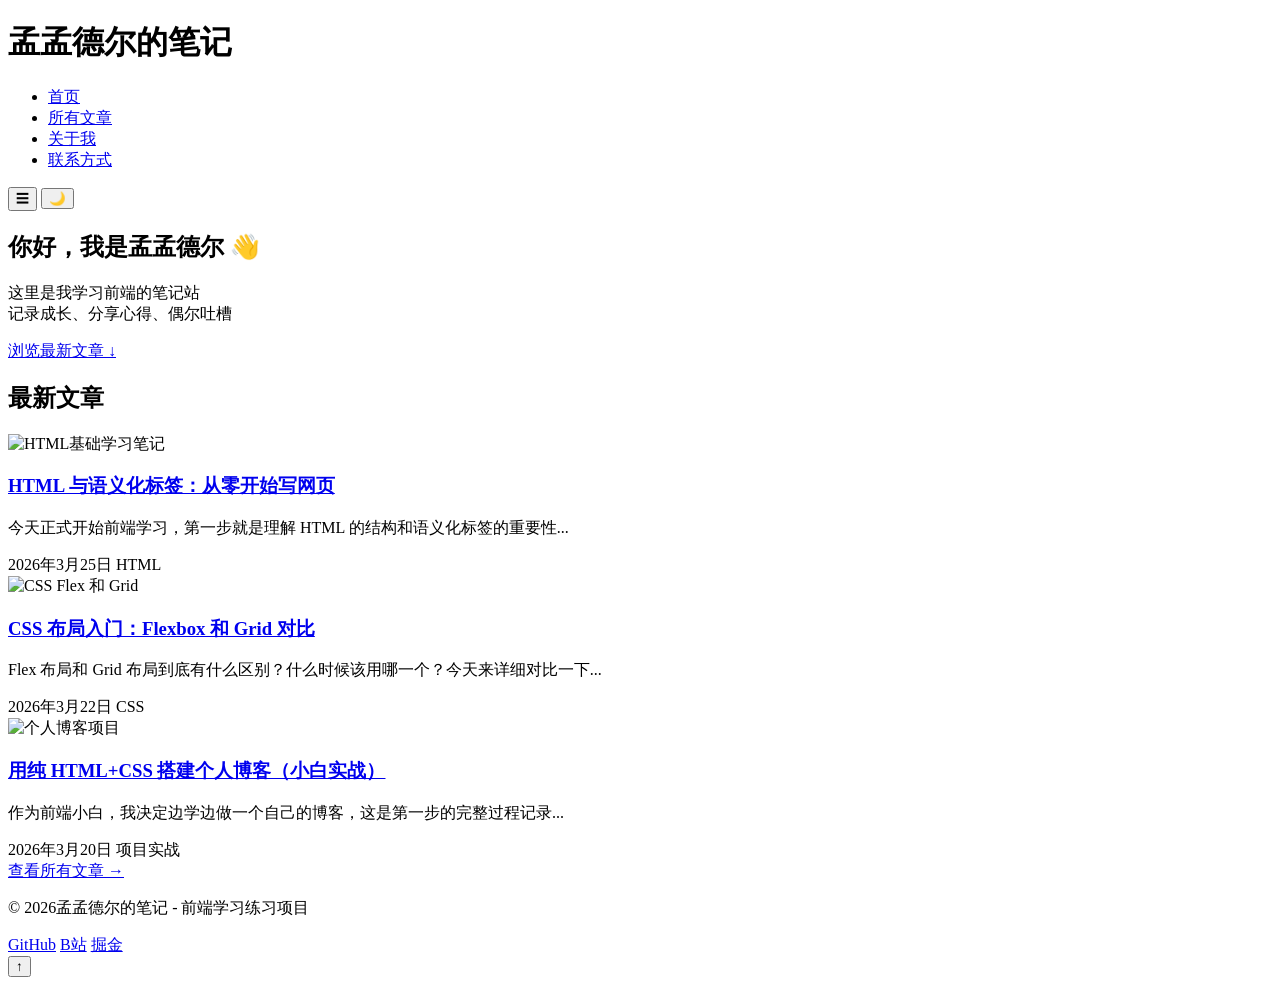
==== index.html @ 0046712d "Add files via upload" ====
<!DOCTYPE html>
<html lang="zh-CN">
<head>
    <meta charset="UTF-8">
    <meta name="viewport" content="width=device-width, initial-scale=1.0">
    <title>孟孟德尔的笔记 | 前端学习与生活记录</title>
    <meta name="description" content="牛的个人博客，记录前端学习心得、编程笔记和生活思考。">
    <link rel="stylesheet" href="./css/style.css">
    <link rel="stylesheet" href="./css/reset.css">
</head>
<body>
    <!-- 顶部导航栏 -->
    <header>
        <div class="container">
            <!-- 网站标题 -->
            <div class="logo">
                <h1>孟孟德尔的笔记</h1>
            </div>

            <!-- 导航菜单 -->
            <nav>
                <ul id="nav-menu">
                    <li><a href="index.html" class="active">首页</a></li>
                    <li><a href="#">所有文章</a></li>
                    <li><a href="about.html">关于我</a></li>
                    <li><a href="#">联系方式</a></li>
                </ul>
            </nav>
            <!-- 在 nav 之后、#theme-toggle 之前添加这部分 -->
            <button id="hamburger" class="hamburger" aria-label="打开菜单">☰</button>
            <!-- 暗黑模式切换按钮（后面会用JS实现） -->
            <button id="theme-toggle" aria-label="切换主题">🌙</button>
        </div>
    </header>

    <!-- Hero 欢迎区域 -->
    <section class="hero">
        <div class="container">
            <h2>你好，我是孟孟德尔 👋</h2>
            <p>这里是我学习前端的笔记站<br>记录成长、分享心得、偶尔吐槽</p>
            <a href="#posts" class="btn">浏览最新文章 ↓</a>
        </div>
    </section>

    <!-- 文章列表区域 -->
    <main id="posts">
        <div class="container">
            <h2 class="section-title">最新文章</h2>

            <div class="posts-grid">

                <!-- 文章卡片 1 -->
                <article class="post-card">
                    <img src="https://via.placeholder.com/600x400/4f46e5/ffffff?text=HTML入门" 
                         alt="HTML基础学习笔记">
                    <div class="post-content">
                        <h3><a href="posts/post-1.html">HTML 与语义化标签：从零开始写网页</a></h3>
                        <p>今天正式开始前端学习，第一步就是理解 HTML 的结构和语义化标签的重要性...</p>
                        <div class="post-meta">
                            <span class="date">2026年3月25日</span>
                            <span class="tag">HTML</span>
                        </div>
                    </div>
                </article>

                <!-- 文章卡片 2 -->
                <article class="post-card">
                    <img src="https://via.placeholder.com/600x400/10b981/ffffff?text=CSS布局" 
                         alt="CSS Flex 和 Grid">
                    <div class="post-content">
                        <h3><a href="posts/post-2.html">CSS 布局入门：Flexbox 和 Grid 对比</a></h3>
                        <p>Flex 布局和 Grid 布局到底有什么区别？什么时候该用哪一个？今天来详细对比一下...</p>
                        <div class="post-meta">
                            <span class="date">2026年3月22日</span>
                            <span class="tag">CSS</span>
                        </div>
                    </div>
                </article>

                <!-- 文章卡片 3 -->
                <article class="post-card">
                    <img src="https://via.placeholder.com/600x400/f59e0b/ffffff?text=第一个项目" 
                         alt="个人博客项目">
                    <div class="post-content">
                        <h3><a href="posts/post-3.html">用纯 HTML+CSS 搭建个人博客（小白实战）</a></h3>
                        <p>作为前端小白，我决定边学边做一个自己的博客，这是第一步的完整过程记录...</p>
                        <div class="post-meta">
                            <span class="date">2026年3月20日</span>
                            <span class="tag">项目实战</span>
                        </div>
                    </div>
                </article>

            </div>

            <!-- 查看更多按钮 -->
            <div class="view-more">
                <a href="#" class="btn secondary">查看所有文章 →</a>
            </div>
        </div>
    </main>

    <!-- 页脚 -->
    <footer>
        <div class="container">
            <p>&copy; 2026孟孟德尔的笔记 - 前端学习练习项目</p>
            <div class="social-links">
                <a href="https://github.com" target="_blank">GitHub</a>
                <a href="#" target="_blank">B站</a>
                <a href="#" target="_blank">掘金</a>
            </div>
        </div>
    </footer>
    <!-- 回到顶部按钮 -->
    <button id="back-to-top" class="back-to-top" aria-label="回到顶部">↑</button>
    <script src="./js/script.js"></script>
</body>
</html>
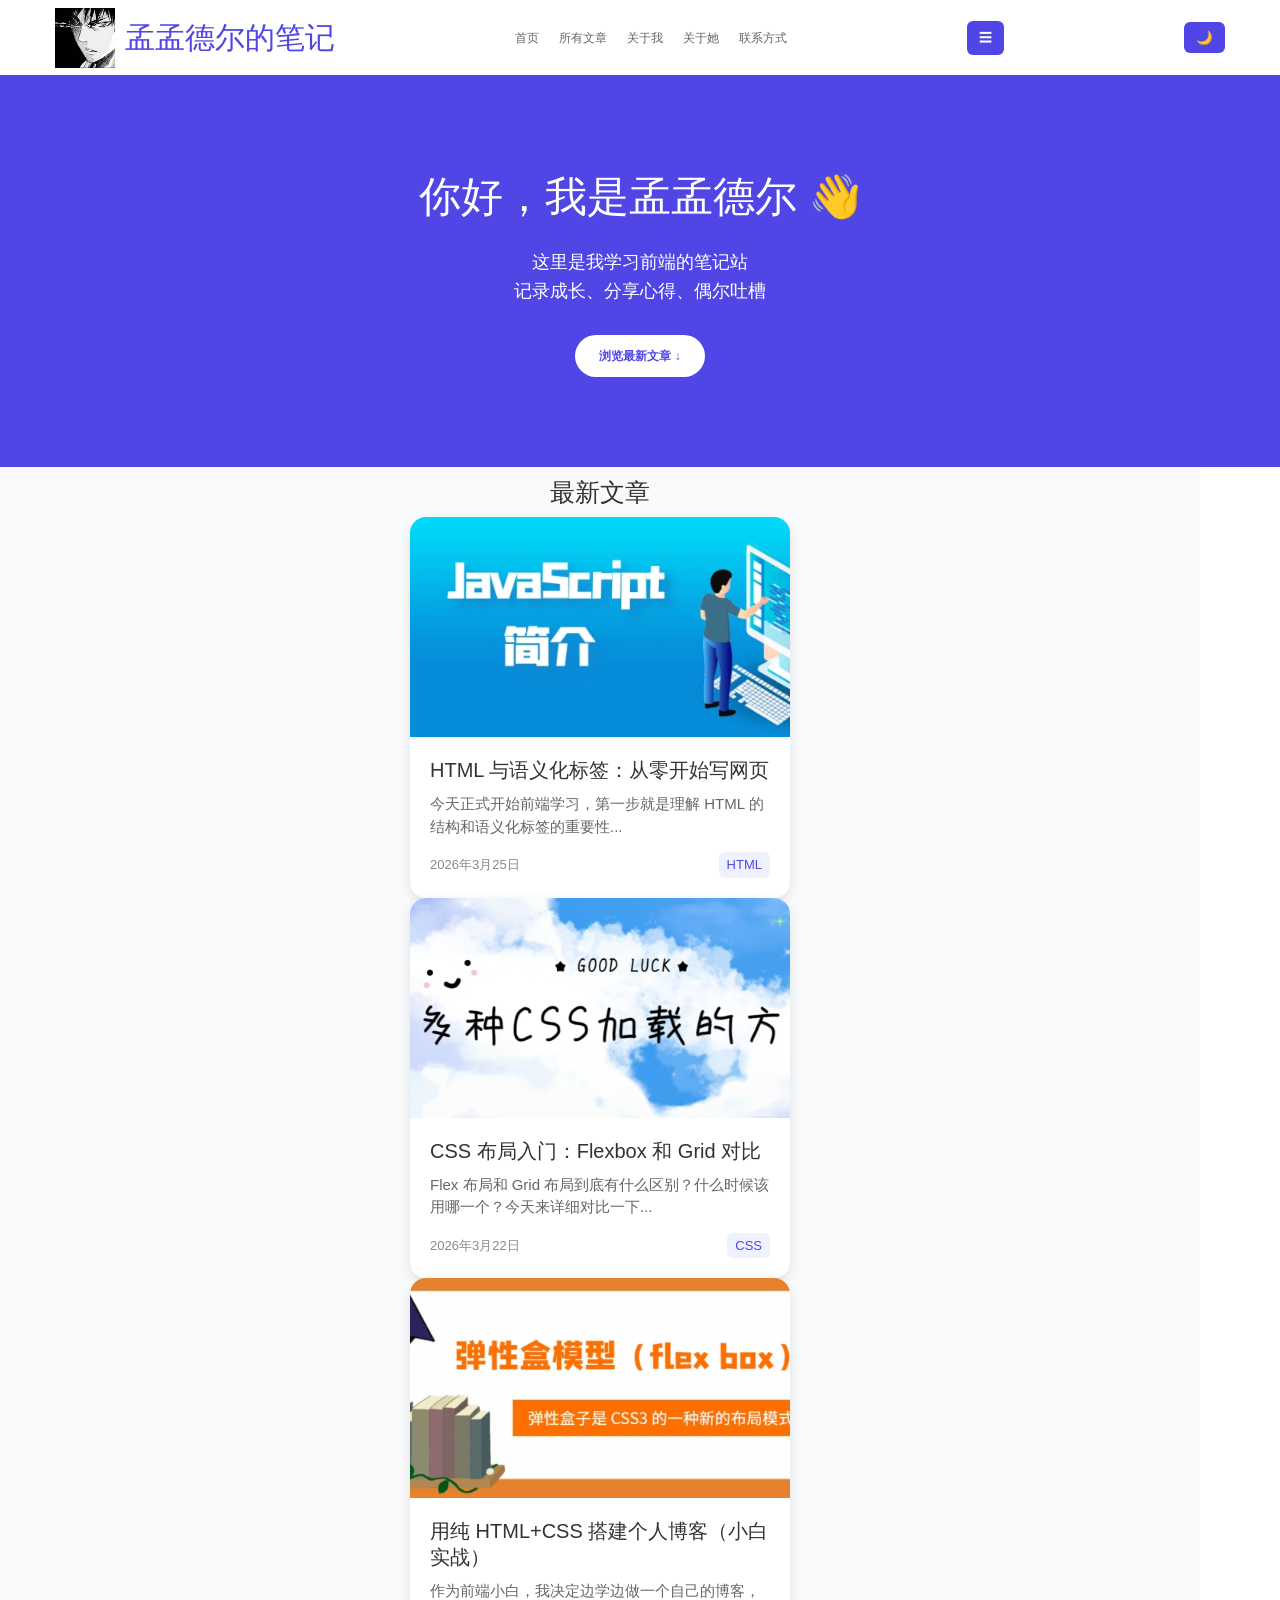
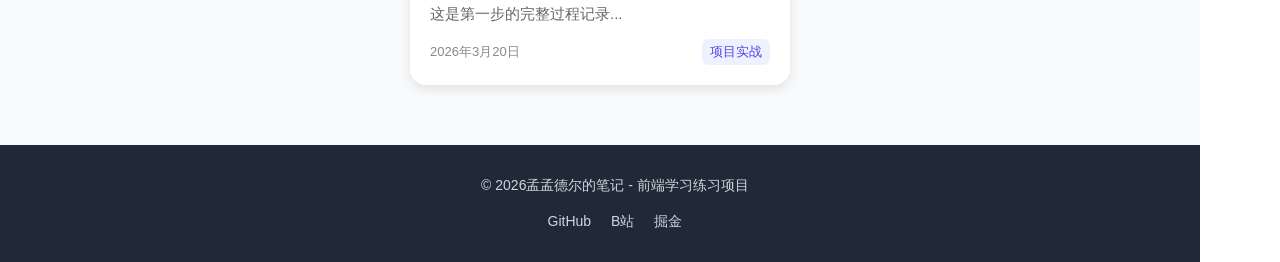
==== commit 63ed5523: "Add files via upload" ====
--- a/index.html
+++ b/index.html
@@ -5,7 +5,7 @@
     <meta name="viewport" content="width=device-width, initial-scale=1.0">
     <title>孟孟德尔的笔记 | 前端学习与生活记录</title>
     <meta name="description" content="牛的个人博客，记录前端学习心得、编程笔记和生活思考。">
-    <link rel="stylesheet" href="./css/style.css">
+    <link rel="stylesheet" href="./css/style3.css">
     <link rel="stylesheet" href="./css/reset.css">
 </head>
 <body>
@@ -13,16 +13,19 @@
     <header>
         <div class="container">
             <!-- 网站标题 -->
-            <div class="logo">
-                <h1>孟孟德尔的笔记</h1>
-            </div>
-
+            <div class="logo-group">
+                <img src="./images/_2026-03-26_181505_618.jpg" alt="">
+                <div class="logo">
+                    <h1>孟孟德尔的笔记</h1>
+                </div>
+            </div>  
             <!-- 导航菜单 -->
             <nav>
                 <ul id="nav-menu">
                     <li><a href="index.html" class="active">首页</a></li>
                     <li><a href="#">所有文章</a></li>
                     <li><a href="about.html">关于我</a></li>
+                    <li><a href="./Love_festival-main/Love_festival-main/index.html">关于她</a></li>
                     <li><a href="#">联系方式</a></li>
                 </ul>
             </nav>
@@ -51,7 +54,7 @@
 
                 <!-- 文章卡片 1 -->
                 <article class="post-card">
-                    <img src="https://via.placeholder.com/600x400/4f46e5/ffffff?text=HTML入门" 
+                    <img src="./images/PixPin_ka1.jpg" 
                          alt="HTML基础学习笔记">
                     <div class="post-content">
                         <h3><a href="posts/post-1.html">HTML 与语义化标签：从零开始写网页</a></h3>
@@ -65,7 +68,7 @@
 
                 <!-- 文章卡片 2 -->
                 <article class="post-card">
-                    <img src="https://via.placeholder.com/600x400/10b981/ffffff?text=CSS布局" 
+                    <img src="./images/PixPin_ka2.jpg" 
                          alt="CSS Flex 和 Grid">
                     <div class="post-content">
                         <h3><a href="posts/post-2.html">CSS 布局入门：Flexbox 和 Grid 对比</a></h3>
@@ -79,7 +82,7 @@
 
                 <!-- 文章卡片 3 -->
                 <article class="post-card">
-                    <img src="https://via.placeholder.com/600x400/f59e0b/ffffff?text=第一个项目" 
+                    <img src="./images/PixPin_ka3.jpg" 
                          alt="个人博客项目">
                     <div class="post-content">
                         <h3><a href="posts/post-3.html">用纯 HTML+CSS 搭建个人博客（小白实战）</a></h3>
@@ -93,12 +96,7 @@
 
             </div>
 
-            <!-- 查看更多按钮 -->
-            <div class="view-more">
-                <a href="#" class="btn secondary">查看所有文章 →</a>
-            </div>
-        </div>
-    </main>
+            
 
     <!-- 页脚 -->
     <footer>
@@ -113,6 +111,6 @@
     </footer>
     <!-- 回到顶部按钮 -->
     <button id="back-to-top" class="back-to-top" aria-label="回到顶部">↑</button>
-    <script src="./js/script.js"></script>
+    <script src="./js/script1.js"></script>
 </body>
 </html>
--- a/css/style3.css
+++ b/css/style3.css
@@ -0,0 +1,302 @@
+/* 导航栏容器 - 核心修复 */
+header {
+    width: 100%;
+    position: fixed;
+    /* 固定定位 */
+    top: 0;
+    /* 贴在顶部 */
+    left: 0;
+    /* 贴在左边 */
+    background-color: rgb(255, 255, 255);
+}
+
+header .container {
+    height: 75px;
+    width: 100%;
+    display: flex;
+    align-items: center;
+    /* 垂直居中（最重要） */
+    justify-content: space-between;
+    /* 均匀分布 */
+    margin: 0 auto;
+    padding: 0 15px;
+    box-sizing: border-box;
+    /* 防止内撑宽 */
+    max-width: 1200px;
+}
+
+/* 图片 + Logo 外层容器：横向排列 */
+.logo-group {
+    display: flex;
+    align-items: center;
+    /* 上下垂直居中 */
+    gap: 10px;
+    /* 图片和文字之间的距离 */
+    flex: 0 0 auto;
+    /* 固定大小，不被挤压 */
+}
+
+/* 去掉 h1 默认的 margin，让排版更干净 */
+.logo h1 {
+    margin: 0;
+    padding: 0;
+    font-size: 30px;
+    /* 文字稍微缩小一点，更美观 */
+    white-space: nowrap;
+    /* 文字不换行 */
+}
+
+/* 图片大小微调 */
+.container img {
+    height: 60px;
+    /* 稍微小一点，和文字更协调 */
+    width: 60px;
+    object-fit: cover;
+    flex: 0 0 auto;
+}
+
+/* Logo 文字微调 */
+.logo {
+    font-size: 30px;
+    color: #4f46e5;
+    margin: 0;
+    /* 去掉多余 margin */
+    line-height: 1;
+}
+
+/* 导航菜单 */
+#nav-menu {
+    display: flex;
+    list-style: none;
+    /* 去掉默认小圆点 */
+    margin: 0;
+    padding: 0;
+    gap: 20px;
+    /* flex: 1;  */
+    justify-content: center;
+    /* 菜单居中 */
+}
+
+/* 菜单列表项 */
+#nav-menu li {
+    white-space: nowrap;
+}
+
+/* 按钮 */
+.container button {
+    padding: 8px 12px;
+    border: none;
+    border-radius: 6px;
+    background: #4f46e5;
+    color: white;
+    cursor: pointer;
+    flex: 0 0 auto;
+}
+
+/* Hero 欢迎区域 */
+.hero .container {
+    width: 100%;
+    margin: 0 auto;
+    color: white;
+    text-align: center;
+}
+
+.hero .container h2 {
+
+    font-size: 42px;
+    margin: 0 0 20px 0;
+    /* 只留底部间距 */
+
+}
+
+.hero {
+    padding-top: 75px;
+    height: 392px;
+    width: 100%;
+    /* max-width: 1200px; */
+    background-color: #4f46e5;
+    display: flex;
+    /* flex-direction: column;
+    justify-content: center; */
+    align-items: center;
+}
+
+.hero p {
+    font-size: 18px;
+    line-height: 1.6;
+    margin: 0 0 30px 0;
+}
+
+.hero .btn {
+    display: inline-block;
+    padding: 12px 24px;
+    background: white;
+    color: #4f46e5;
+    border-radius: 30px;
+    text-decoration: none;
+    font-weight: bold;
+}
+
+/* 内容区 */
+#posts {
+    width: 100%;
+    max-width: 1200px;
+    background-color: rgb(248, 250, 252);
+}
+
+#posts .container {
+    width: 100%;
+    max-width: 1200px;
+    display: flex;
+    margin: 0 auto;
+    align-items: center;
+    flex-direction: column;
+
+}
+
+#posts .container h2 {
+    padding: 20 auto;
+    line-height: 2;
+    font-size: 25px;
+}
+
+
+/* 卡片样式 */
+/* 文章卡片 整体样式 */
+.post-card {
+    background: #fff;
+    border-radius: 16px;
+    overflow: hidden;
+    box-shadow: 0 4px 12px rgba(0, 0, 0, 0.1);
+    transition: transform 0.3s ease, box-shadow 0.3s ease;
+    cursor: pointer;
+    width: 100%;
+    max-width: 380px;
+}
+
+/* 鼠标悬浮动效 */
+.post-card:hover {
+    transform: translateY(-6px);
+    box-shadow: 0 12px 20px rgba(0, 0, 0, 0.15);
+}
+
+/* 卡片图片 */
+.post-card img {
+    width: 100%;
+    height: 220px;
+    object-fit: cover;
+    display: block;
+}
+
+/* 内容区域 */
+.post-content {
+    padding: 20px;
+}
+
+/* 文章标题 */
+.post-content h3 {
+    font-size: 20px;
+    margin: 0 0 10px 0;
+    line-height: 1.3;
+}
+
+.post-content h3 a {
+    color: #333;
+    text-decoration: none;
+}
+
+.post-content h3 a:hover {
+    color: #4f46e5;
+}
+
+/* 文章描述 */
+.post-content p {
+    font-size: 15px;
+    color: #666;
+    line-height: 1.5;
+    margin: 0 0 14px 0;
+}
+
+/* 日期 + 标签 底部信息 */
+.post-meta {
+    display: flex;
+    justify-content: space-between;
+    align-items: center;
+    font-size: 13px;
+    color: #888;
+}
+
+/* 标签样式 */
+.tag {
+    background: #eef2ff;
+    color: #4f46e5;
+    padding: 3px 8px;
+    border-radius: 6px;
+    font-weight: 500;
+}
+
+/* 页脚 */
+footer {
+    width: 100%;
+    background-color: #1f2937;
+    color: #fff;
+    padding: 30px 0;
+    margin-top: 60px;
+}
+
+footer .container {
+
+    margin: 0 auto;
+    padding: 0 15px;
+    display: flex;
+    justify-content: space-between;
+    align-items: center;
+    flex-wrap: wrap;
+    gap: 15px;
+}
+
+footer p {
+    margin: 0;
+    font-size: 14px;
+    color: #d1d5db;
+}
+
+.social-links {
+    display: flex;
+    gap: 20px;
+}
+
+.social-links a {
+    color: #d1d5db;
+    text-decoration: none;
+    font-size: 14px;
+    transition: color 0.3s;
+}
+
+.social-links a:hover {
+    color: #4f46e5;
+}
+
+/* 回到顶部按钮 */
+#back-to-top {
+    /* 固定在屏幕上，不随滚动走 */
+    position: fixed;
+    /* 距离底部 30px */
+    bottom: 30px;
+    /* 距离右侧 30px */
+    right: 30px;
+
+    width: 45px;
+    height: 45px;
+    border-radius: 50%;
+    border: none;
+    background-color: #4f46e5;
+    color: white;
+    font-size: 20px;
+    cursor: pointer;
+
+}
+
+.back-to-top:hover {
+    opacity: 1;
+}
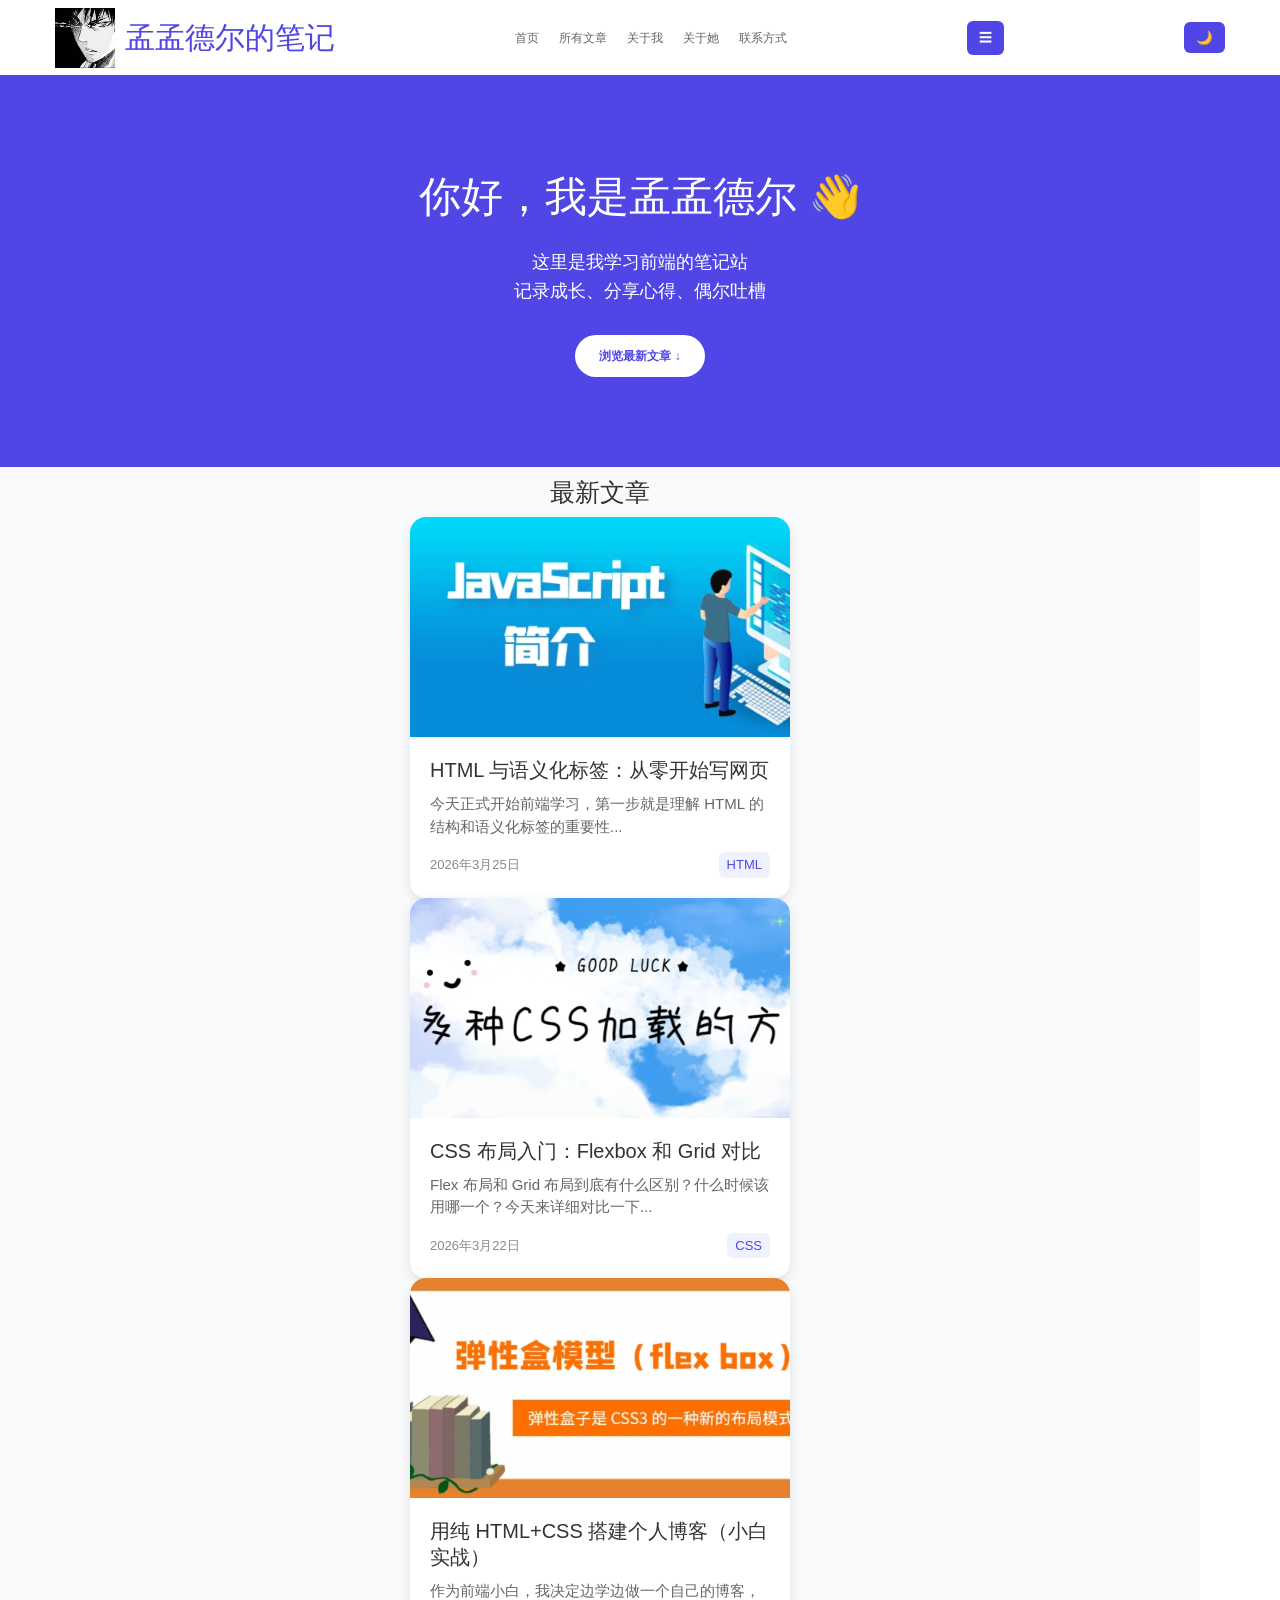
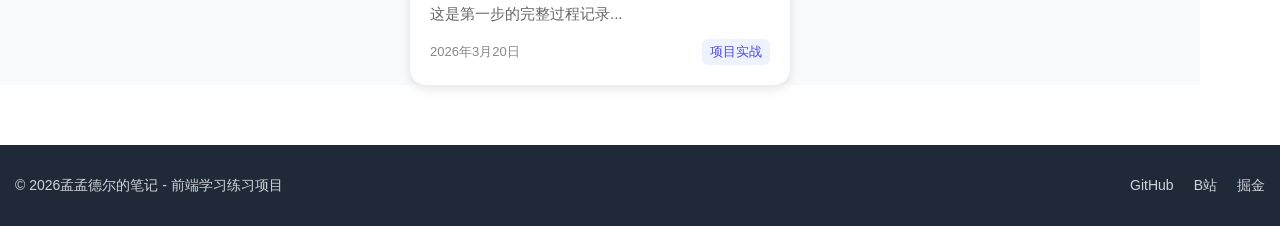
==== commit 377fd88b: "Add files via upload" ====
--- a/index.html
+++ b/index.html
@@ -95,8 +95,8 @@
                 </article>
 
             </div>
-
-            
+        </div>
+    </main>
 
     <!-- 页脚 -->
     <footer>
